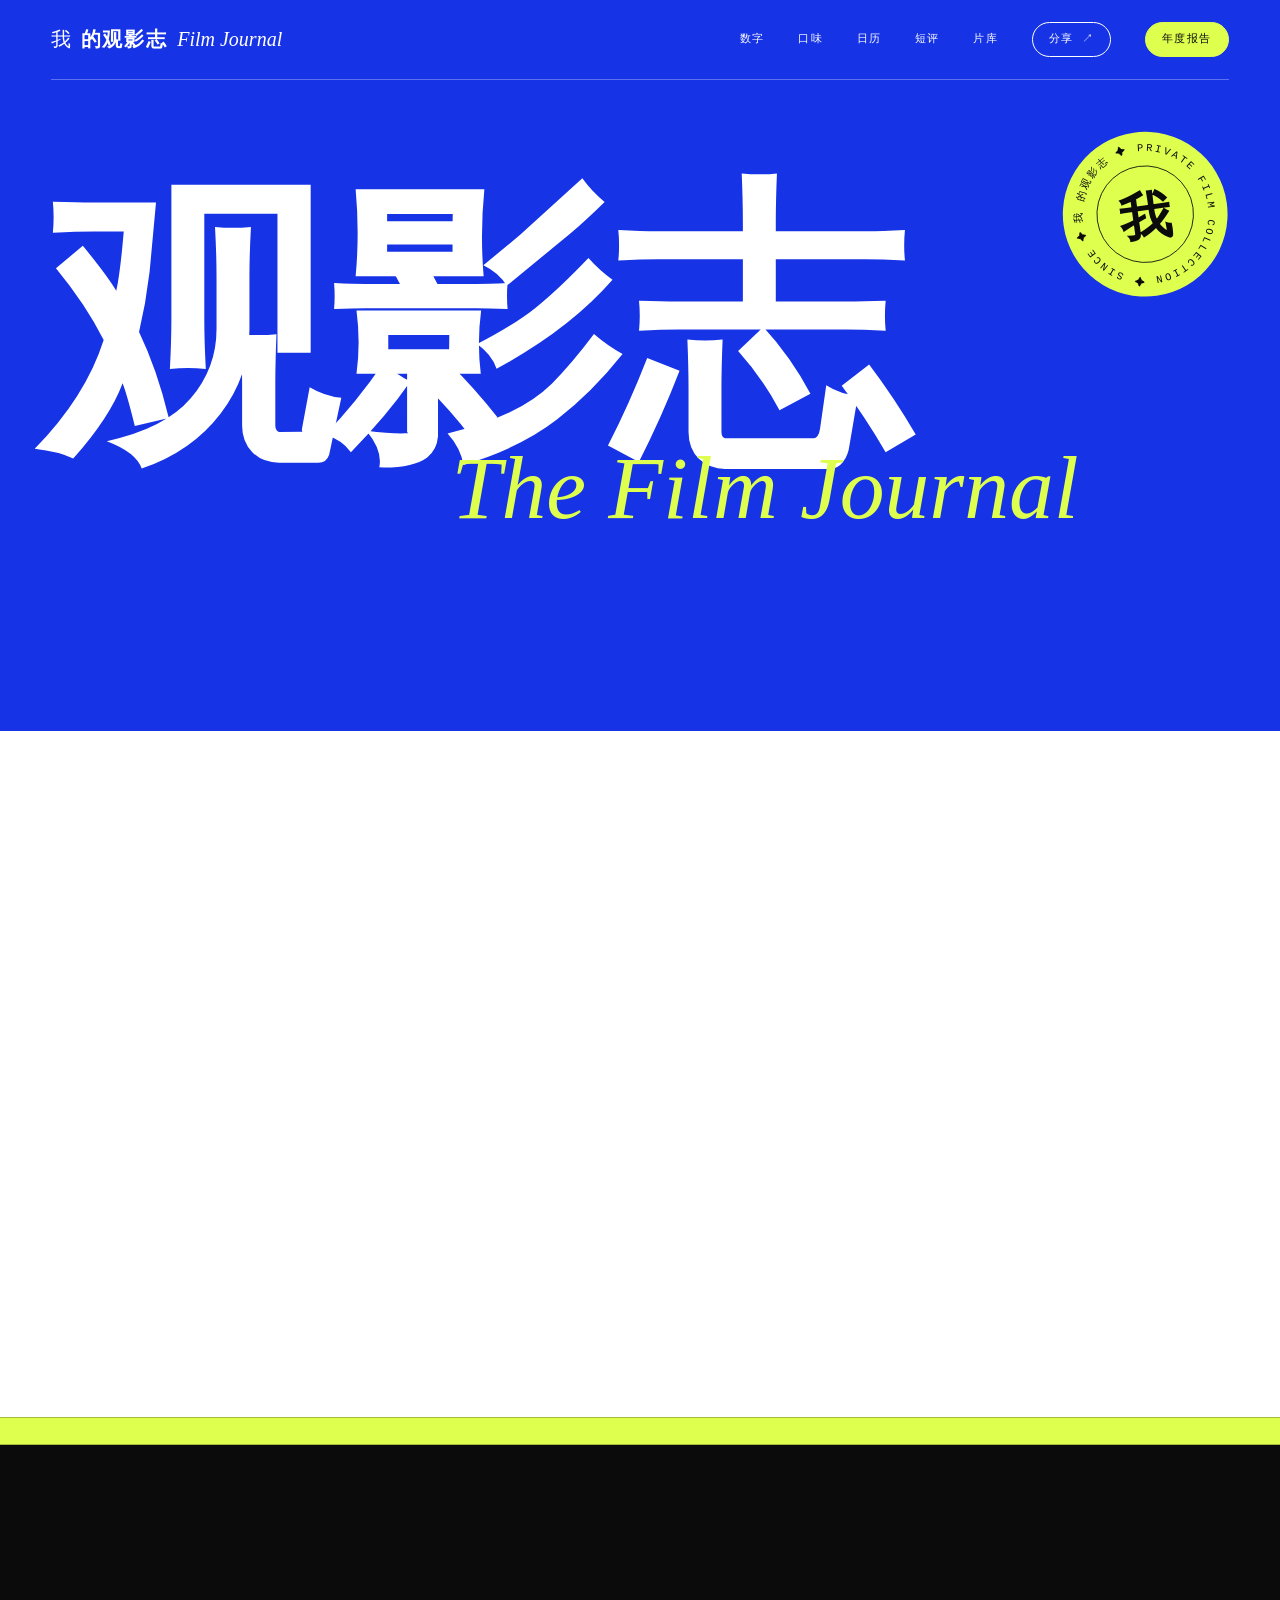
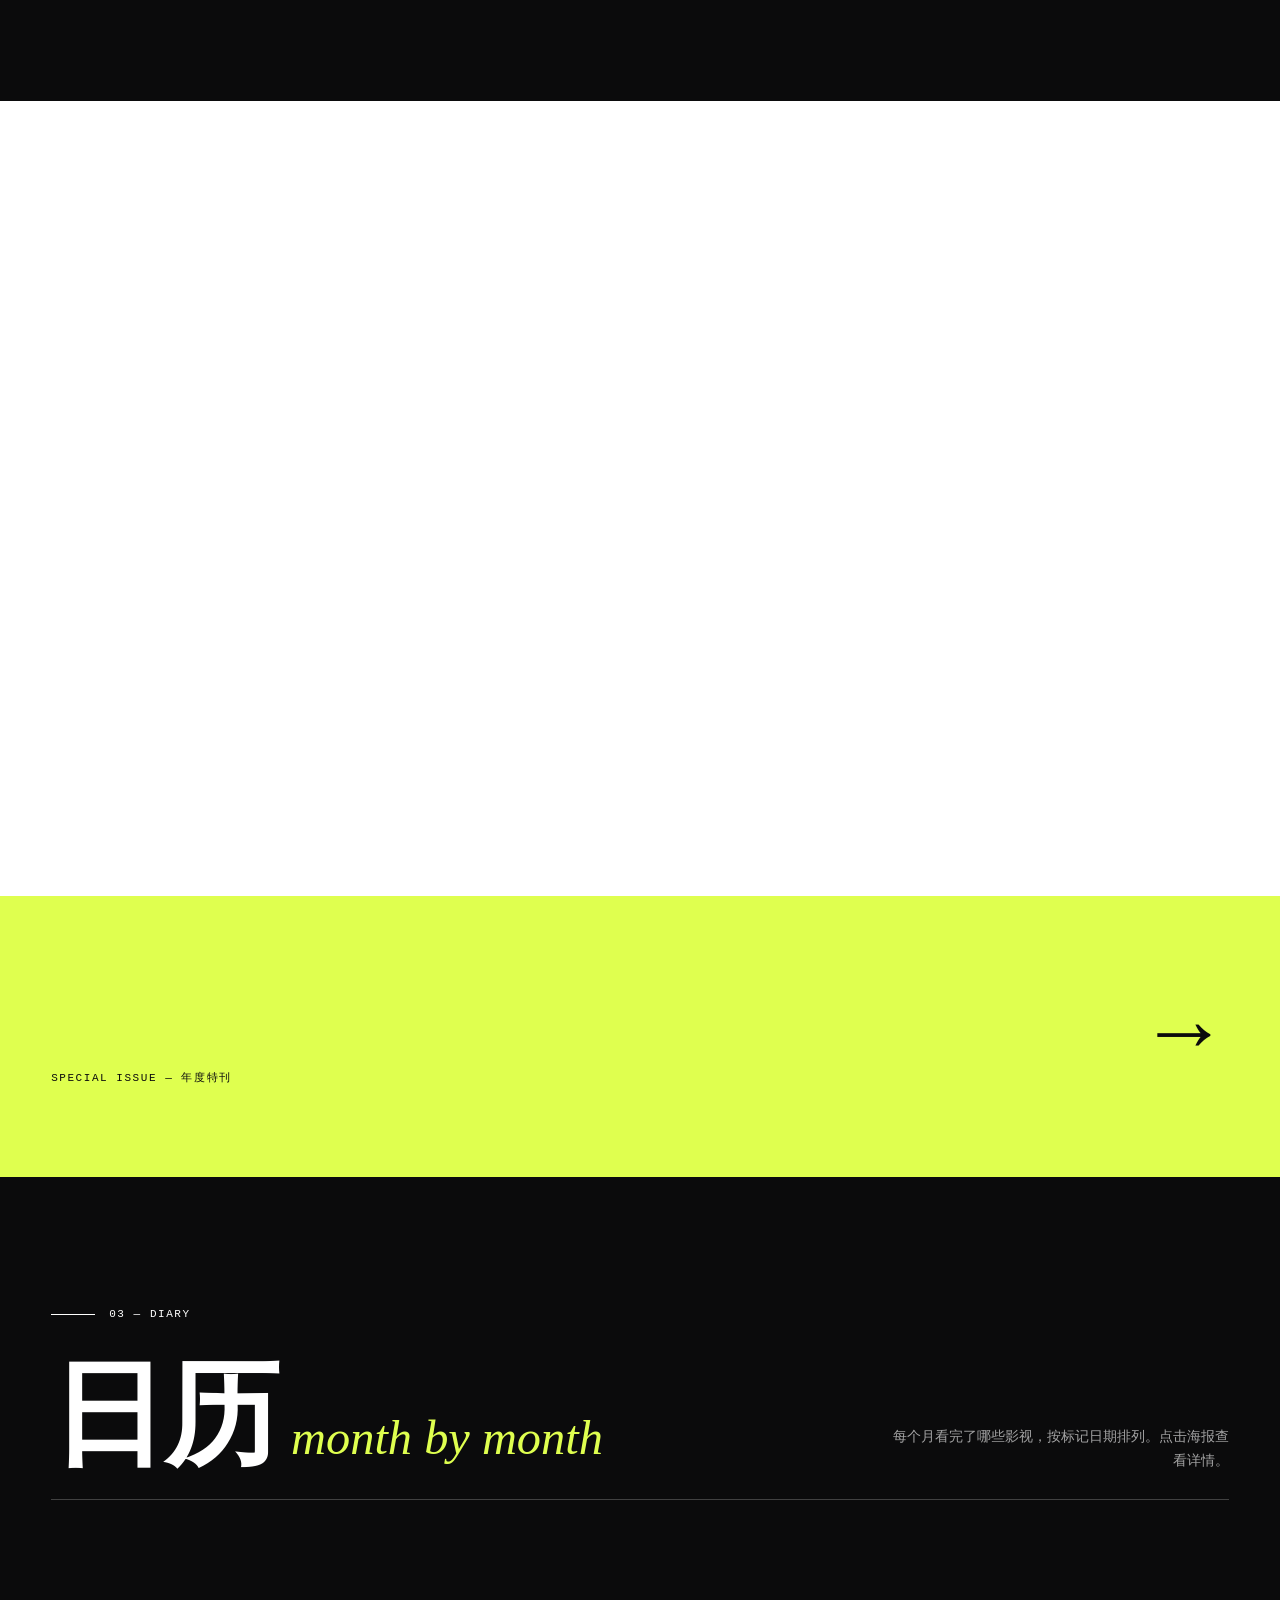
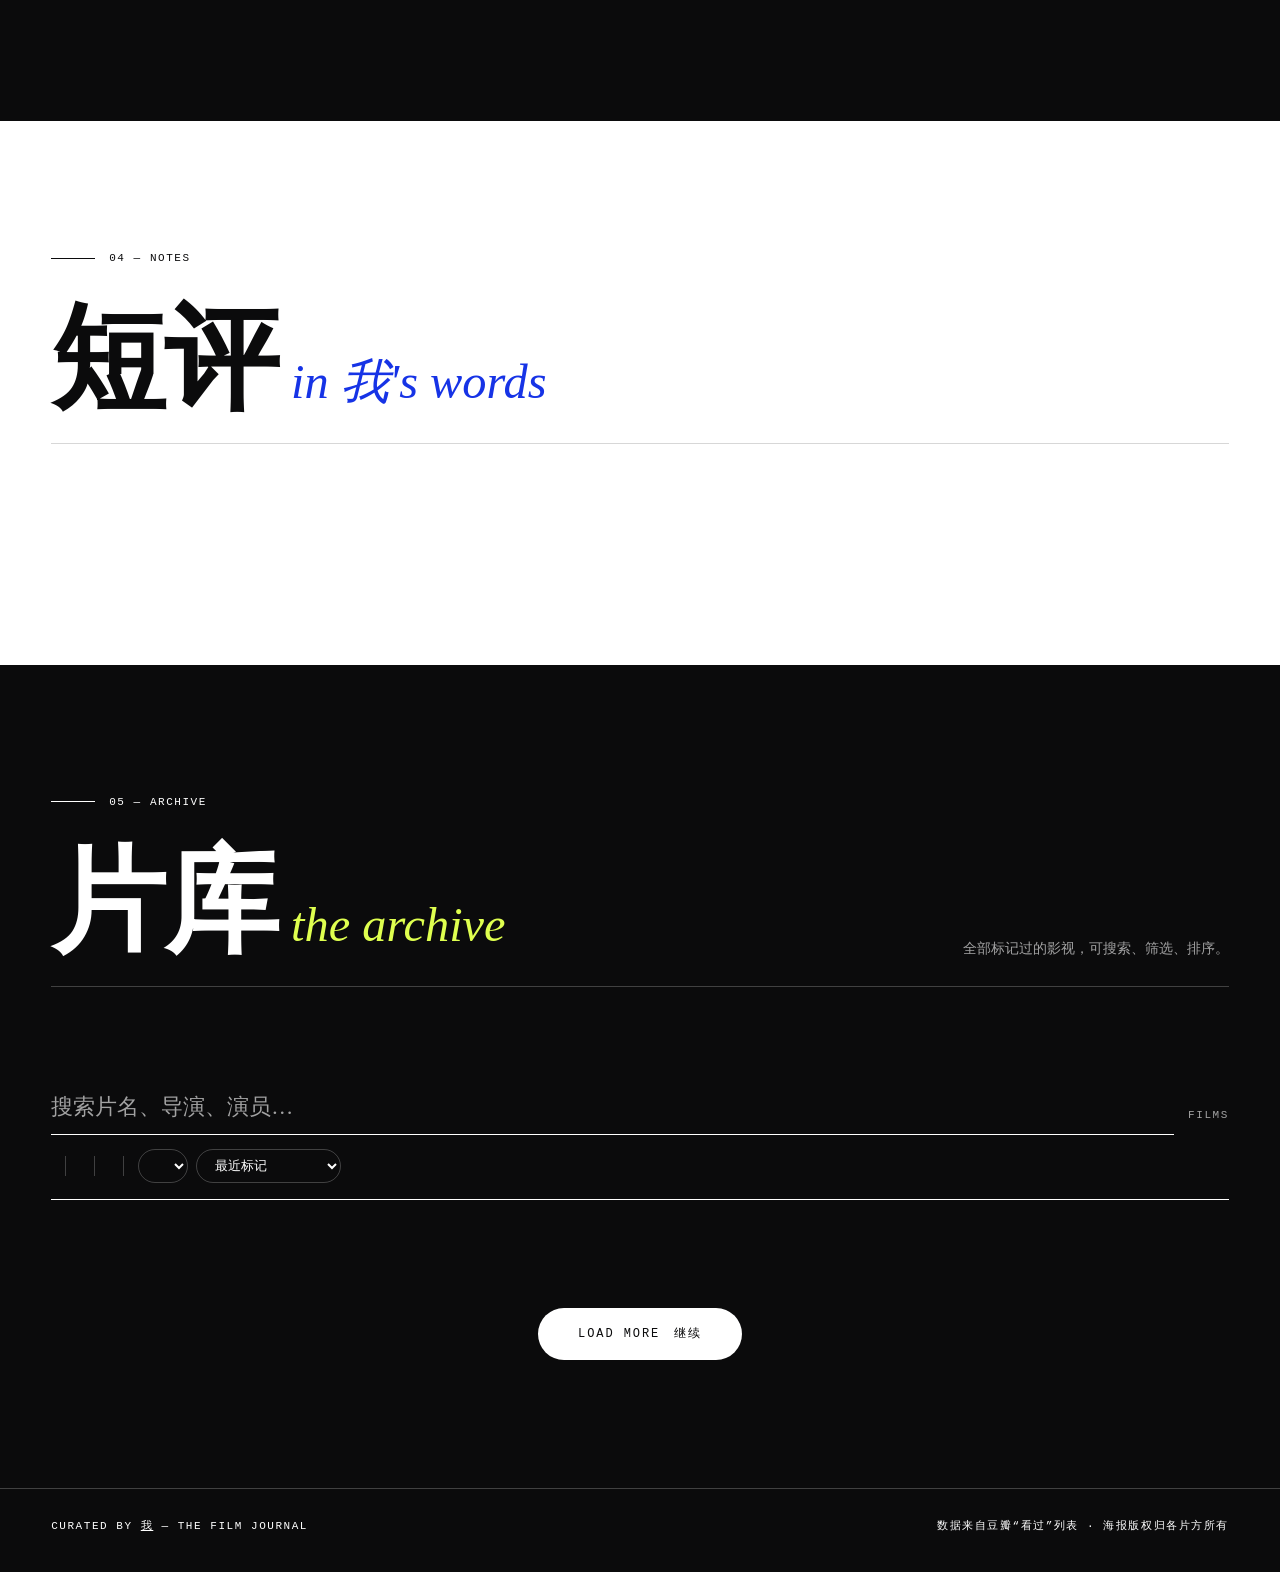
==== template/index.html @ 7e735173 "观影志自助生成工具 Co-Authored-By: Claude Opus 5.5 <noreply@anthropic.com>" ====
<!DOCTYPE html>
<html lang="zh-CN">
<head>
<meta charset="utf-8">
<meta name="viewport" content="width=device-width, initial-scale=1">
<title>{me} 的观影志</title>
<meta name="description" content="一个人的豆瓣观影档案：看过的每一部电影、每一条短评。">
<link rel="stylesheet" href="assets/style.css">
</head>
<body>
<header class="block hero t-blue">
  <div class="wrap">
    <div class="bar">
      <a class="brand" href="index.html"><span class="me" data-me></span>的观影志<i>Film Journal</i></a>
      <nav class="mono">
        <a href="#numbers">数字</a><a href="#taste">口味</a><a href="#diary">日历</a><a href="#notes">短评</a><a href="#archive">片库</a>
        <button class="pill" data-share>分享 ↗</button>
        <a class="pill solid" href="report.html"><span data-ry></span> 年度报告</a>
      </nav>
    </div>
  </div>
  <div class="wrap stage">
    <div class="seal" aria-hidden="true"></div>
    <div class="mono" id="vol" style="margin-bottom:18px"></div>
    <h1>观影志</h1>
    <div class="script">The Film Journal</div>
    <div class="intro">
      <p id="hero-p"></p>
      <div class="mono" id="asof"></div>
    </div>
  </div>
</header>
<div class="reel" aria-hidden="true"><div class="track" id="reel"></div></div>

<main>
  <section class="t-white" id="numbers" style="padding-top:clamp(56px,7vw,100px)">
    <div class="wrap">
      <div class="head reveal"><div class="idx mono">01 — Numbers</div><h2>数字<i>in figures</i></h2><p id="numbers-p"></p></div>
      <div class="figures reveal" id="figures"></div>
      <div class="charts reveal" style="margin-top:clamp(64px,8vw,120px)">
        <div class="chart"><h4>每年标记</h4><p class="note">按在豆瓣标记“看过”的年份</p><div id="c-years"></div></div>
        <div class="chart"><h4><span data-me></span> 的评分</h4><p class="note" id="rating-note"></p><div id="c-ratings"></div></div>
      </div>
    </div>
  </section>

  <div class="ticker t-lime" aria-hidden="true"><div class="track" id="ticker"></div></div>

  <section class="t-black" id="latest">
    <div class="wrap reveal" id="latest-body"></div>
  </section>

  <section class="t-white" id="taste">
    <div class="wrap">
      <div class="head reveal"><div class="idx mono">02 — Taste</div><h2>口味<i>of <span data-me></span></i></h2><p>类型、产地、年代，与反复出现的名字。一部影片可同时计入多个类型和国家/地区。</p></div>
      <div class="charts reveal">
        <div class="chart"><h4>类型 Top 10</h4><p class="note">悬停查看代表影片</p><div id="c-genres"></div></div>
        <div class="chart"><h4>国家 / 地区 Top 10</h4><p class="note" id="country-note"></p><div id="c-countries"></div></div>
        <div class="chart"><h4>影片年代</h4><p class="note" id="decade-note"></p><div id="c-decades"></div></div>
        <div class="chart"><h4>看得最多的导演</h4><p class="note">按看过的作品数</p><ol class="rank" id="c-directors"></ol></div>
      </div>
    </div>
  </section>

  <section class="band t-lime">
    <div class="wrap"><a href="report.html">
      <div><div class="mono">Special Issue — 年度特刊</div><div class="big" data-ry></div></div>
      <div class="side"><div class="t" id="band-text"></div><span class="arrow">→</span></div>
    </a></div>
  </section>

  <section class="t-black" id="diary">
    <div class="wrap">
      <div class="head"><div class="idx mono">03 — Diary</div><h2>日历<i>month by month</i></h2><p>每个月看完了哪些影视，按标记日期排列。点击海报查看详情。</p></div>
      <div class="yearbar" id="diary-years"></div>
      <div id="diary-body"></div>
    </div>
  </section>

  <section class="t-white" id="notes">
    <div class="wrap">
      <div class="head"><div class="idx mono">04 — Notes</div><h2>短评<i>in <span data-me></span>'s words</i></h2><p id="notes-p"></p></div>
      <div class="yearbar" id="notes-years"></div>
      <div class="notes" id="notes-body"></div>
    </div>
  </section>

  <section class="t-black" id="archive">
    <div class="wrap">
      <div class="head"><div class="idx mono">05 — Archive</div><h2>片库<i>the archive</i></h2><p>全部标记过的影视，可搜索、筛选、排序。</p></div>
      <div class="filters">
        <div class="row">
          <input id="q" type="search" placeholder="搜索片名、导演、演员…" aria-label="搜索">
          <span class="count"><span id="count"></span><small>FILMS</small></span>
        </div>
        <div class="row">
          <span id="chips-year" class="row"></span>
          <span class="sep"></span>
          <span id="chips-rating" class="row"></span>
          <span class="sep"></span>
          <span id="chips-kind" class="row"></span>
          <span class="sep"></span>
          <select id="f-genre" aria-label="类型"></select>
          <select id="f-sort" aria-label="排序">
            <option value="date">最近标记</option><option value="new">上映年份 新→旧</option><option value="old">上映年份 旧→新</option><option value="rating">评分 高→低</option>
          </select>
        </div>
      </div>
      <div class="grid" id="grid"></div>
      <button class="more" id="more" hidden>LOAD MORE　继续</button>
    </div>
  </section>
</main>

<footer class="t-black"><div class="wrap mono"><span>Curated by <a id="me-link" target="_blank" rel="noopener" data-me></a> — The Film Journal</span><span>数据来自豆瓣“看过”列表 · 海报版权归各片方所有</span></div></footer>

<script>/* always load the freshest data after an update */ document.write('<script src="data/movies.js?v=' + Date.now() + '"><\/script>');</script>
<script src="assets/common.js"></script>
<script>
const dated = M.filter((m) => m.date).sort(byDateDesc);
const years = tally(M, (m) => m.date.slice(0, 4)).sort((a, b) => a[0].localeCompare(b[0]));
const rated = M.filter((m) => m.r), five = M.filter((m) => m.r === 5), notes = dated.filter((m) => m.cm);
const hours = Math.round(sum(M, (m) => m.rt) / 60);
const countries = tally(M, (m) => m.c), genres = tally(M, (m) => m.g), directors = tally(M, (m) => m.d);
const series = M.filter((m) => m.tv);
const yearChips = (id, cur) => { $(id).innerHTML = years.slice().reverse().map(([y, n]) => `<button class="chip" data-value="${y}" aria-pressed="${y === cur}">${y}　${n}</button>`).join(''); };

/* hero */
$('#me-link').href = PROFILE.url || '#';
$('#vol').textContent = `Vol. ${years[0][0]} — ${years[years.length - 1][0]}　/　${ME} 的豆瓣观影档案`;
$('#asof').textContent = `Last mark ${dated[0].date.replace(/-/g, '.')}`;
$('#hero-p').innerHTML = `这里是 <b>${esc(ME)}</b> 的私人片库：一个人看过的 <b>${M.length}</b> 部影视，来自 <b>${countries.length}</b> 个国家和地区，排成一本只属于自己的杂志。`;
const RY = years[years.length - 1][0];
document.querySelectorAll('[data-ry]').forEach((el) => { el.textContent = RY; });
let reelSet = five.filter((m) => m.date && m.p).sort(byDateDesc).slice(0, 18);
if (reelSet.length < 8) reelSet = dated.filter((m) => m.p).slice(0, 18);
$('#reel').innerHTML = [...reelSet, ...reelSet].map((m) => posterHTML(m)).join('');
$('#ticker').innerHTML = [0, 1].map(() => dated.slice(0, 24).map((m) => `<span>${esc(m.t)}</span>`).join('')).join('');

/* numbers */
$('#numbers-p').textContent = `从 ${years[0][0]} 年开始记录。${M.length - series.length} 部电影，${series.length} 部剧集（剧集时长按“单集片长 × 集数”计入）。`;
$('#figures').innerHTML = figuresHTML([
  [M.length, '部影视', 'Films & series'],
  [hours.toLocaleString('en-US'), '小时', 'Total runtime'],
  [five.length, '部五星', 'Five-star picks'],
  [countries.length, '个国家与地区', 'Countries & regions'],
]);
columns($('#c-years'), years.map(([y, n]) => [y, n]));
$('#rating-note').textContent = rated.length ? `${rated.length} 部有评分，平均 ${(sum(rated, (m) => m.r) / rated.length).toFixed(1)} 星；${M.length - rated.length} 部只标记未评分` : '还没有给任何一部打分';
hbars($('#c-ratings'), [5, 4, 3, 2, 1].map((r) => ['★'.repeat(r), M.filter((m) => m.r === r).length, M.filter((m) => m.r === r)]).concat([['未评分', M.length - rated.length]]));
document.querySelectorAll('#c-ratings .hbar').forEach((el, i) => { if (i < 5) el.querySelector('.n').classList.add('stars'); });

/* latest (prefer the most recent mark that has a note) */
const lead = dated.slice(0, 5).find((m) => m.cm) || dated[0];
$('#latest-body').innerHTML = featureHTML(lead, `Latest — ${ME} 最近看了`);

/* taste */
hbars($('#c-genres'), genres.slice(0, 10));
hbars($('#c-countries'), countries.slice(0, 10));
$('#country-note').textContent = `共 ${countries.length} 个国家/地区，合拍片分别计入`;
if (M.some((m) => m.y)) columns($('#c-decades'), decadeRows(M));
const oldest = M.filter((m) => m.y).sort((a, b) => a.y - b.y)[0];
$('#decade-note').textContent = oldest ? `最早的一部是 ${oldest.y} 年的《${oldest.t}》` : '';
$('#c-directors').innerHTML = rankHTML(directors.slice(0, 7));

/* band */
const y26 = M.filter((m) => m.date.startsWith(RY));
$('#band-text').innerHTML = `${esc(ME)} 的年度观影报告<br>${y26.length} 部 · ${y26.filter((m) => m.r === 5).length} 部五星`;

/* diary */
let diaryYear = years[years.length - 1][0];
function renderDiary() { yearChips('#diary-years', diaryYear); $('#diary-body').innerHTML = diaryHTML(M.filter((m) => m.date.startsWith(diaryYear))); }
$('#diary-years').addEventListener('click', (e) => { const c = e.target.closest('.chip'); if (c) { diaryYear = c.dataset.value; renderDiary(); } });
renderDiary();

/* notes */
let notesYear = '';
function renderNotes() {
  const ny = tally(notes, (m) => m.date.slice(0, 4)).sort((a, b) => b[0].localeCompare(a[0]));
  $('#notes-years').innerHTML = `<button class="chip" data-value="" aria-pressed="${notesYear === ''}">全部　${notes.length}</button>` + ny.map(([y, n]) => `<button class="chip" data-value="${y}" aria-pressed="${y === notesYear}">${y}　${n}</button>`).join('');
  $('#notes-body').innerHTML = notes.filter((m) => m.date.startsWith(notesYear)).map(noteHTML).join('');
}
$('#notes-p').textContent = `${ME} 写过的全部 ${notes.length} 篇短评，共 ${sum(notes, (m) => m.cm.length).toLocaleString('en-US')} 字，按时间倒序。`;
$('#notes-years').addEventListener('click', (e) => { const c = e.target.closest('.chip'); if (c) { notesYear = c.dataset.value; renderNotes(); } });
renderNotes();
if (!notes.length) { $('#notes').hidden = true; document.querySelectorAll('a[href="#notes"]').forEach((a) => a.remove()); }

/* archive */
const state = { year: '', rating: '', kind: '' };
const chip = (group, value, text) => `<button class="chip" data-group="${group}" data-value="${value}" aria-pressed="${state[group] === value}">${text}</button>`;
$('#chips-year').innerHTML = chip('year', '', '全部') + years.slice().reverse().map(([y]) => chip('year', y, y)).join('');
$('#chips-rating').innerHTML = [['', '不限'], ['5', '★★★★★'], ['4', '★★★★'], ['3', '★★★ 以下'], ['0', '未评分'], ['note', '有短评']].map(([v, t]) => chip('rating', v, t)).join('');
$('#chips-kind').innerHTML = [['', '影+剧'], ['film', '电影'], ['tv', '剧集']].map(([v, t]) => chip('kind', v, t)).join('');
$('#f-genre').innerHTML = '<option value="">全部类型</option>' + genres.map(([g, n]) => `<option value="${esc(g)}">${esc(g)}（${n}）</option>`).join('');
const PAGE = 48; let shown = PAGE, current = [];
const order = new Map(dated.slice().reverse().map((m, i) => [m.id, i + 1]));
function apply() {
  const q = $('#q').value.trim().toLowerCase(), { year: y, rating: r, kind: k } = state, g = $('#f-genre').value, s = $('#f-sort').value;
  current = M.filter((m) => (!q || [m.t, m.o, ...m.d, ...m.a].join(' ').toLowerCase().includes(q))
    && (!y || m.date.startsWith(y))
    && (!g || m.g.includes(g))
    && (!k || (k === 'tv') === !!m.tv)
    && (r === '' || (r === 'note' ? !!m.cm : r === '0' ? !m.r : r === '3' ? m.r && m.r <= 3 : m.r === +r)));
  current.sort({ date: byDateDesc, new: (a, b) => (b.y || 0) - (a.y || 0), old: (a, b) => (a.y || 9999) - (b.y || 9999), rating: (a, b) => (b.r || 0) - (a.r || 0) || byDateDesc(a, b) }[s]);
  shown = PAGE; render();
}
function render() {
  $('#count').textContent = current.length;
  $('#grid').innerHTML = current.length ? current.slice(0, shown).map((m) => `<button class="card" data-film="${m.id}">
      ${posterHTML(m, m.cm ? '<span class="has-note">短评</span>' : '')}
      <div class="no"><span>No.${String(order.get(m.id) || 0).padStart(3, '0')}</span><span class="stars">${m.r ? '★'.repeat(m.r) : ''}</span></div>
      <div class="t">${esc(m.t)}</div>
      <div class="m">${[m.y, m.c[0], m.d[0]].filter(Boolean).map(esc).join(' · ')}</div>
    </button>`).join('') : '<div class="empty">没有符合条件的影片。</div>';
  $('#more').hidden = shown >= current.length;
}
document.querySelector('.filters').addEventListener('click', (e) => {
  const c = e.target.closest('.chip'); if (!c) return;
  state[c.dataset.group] = c.dataset.value;
  document.querySelectorAll(`.filters .chip[data-group=${c.dataset.group}]`).forEach((x) => x.setAttribute('aria-pressed', x === c));
  apply();
});
['q', 'f-genre', 'f-sort'].forEach((id) => $('#' + id).addEventListener('input', apply));
$('#more').addEventListener('click', () => { shown += PAGE; render(); });
apply();

/* share */
const longest = M.filter((m) => m.rt && !m.tv).sort((a, b) => b.rt - a.rt)[0];
initShare(() => ({
  title: '观影志', latin: false, script: 'The Film Journal',
  para: `这里是 ${ME} 的私人片库：${years[0][0]} 年至今看过的 ${M.length} 部影视，来自 ${countries.length} 个国家和地区。`,
  figures: [[M.length, '部影视', 'Films & series'], [hours.toLocaleString('en-US'), '小时', 'Total runtime'], [five.length, '部五星', 'Five-star picks'], [notes.length, '篇短评', 'Notes written']],
  charts: [{ title: '类型 Top 5', rows: genres.slice(0, 5) }, { title: '国家 / 地区 Top 5', rows: countries.slice(0, 5) }],
  facts: [
    directors[0] && [directors[0][1], '部', `看得最多的导演：${directors[0][0]}`],
    oldest && [oldest.y, '年', `最老的一部：《${oldest.t}》`],
    longest && [longest.rt, '分钟', `最长的一部电影：《${longest.t}》`],
  ].filter(Boolean),
  postersTitle: five.length >= 8 ? '最近的五星' : '最近看过', posters: reelSet.slice(0, 12),
  quote: notes[0] ? { text: notes[0].cm, by: `${ME} 写给《${notes[0].t}》 · ${notes[0].date}` } : null,
}), 'film-journal.png');
initReveal();
</script>
</body>
</html>
---- template/assets/style.css ----
/* 观影志 — Klein blue / black / white / acid lime. Full-bleed colour blocks, oversized type. */
:root {
  --blue: #1633e6;
  --lime: #dfff4f;
  --black: #0b0b0c;
  --white: #ffffff;
  --cn: "Songti SC", "Noto Serif SC", "Source Han Serif SC", "STSong", "SimSun", serif;
  --display: "Didot", "Bodoni 72", "Bodoni MT", "Playfair Display", "Songti SC", "Noto Serif SC", Georgia, serif;
  --sans: "Helvetica Neue", "PingFang SC", "Hiragino Sans GB", "Microsoft YaHei", Arial, sans-serif;
  --mono: "SF Mono", ui-monospace, "JetBrains Mono", Menlo, Consolas, "PingFang SC", monospace;
  --pad: clamp(20px, 4vw, 56px);
}
.t-white { --bg: #ffffff; --fg: #0b0b0c; --dim: #6a6a72; --line: rgba(11, 11, 12, .16); --hl: #1633e6; --on-hl: #fff; }
.t-blue  { --bg: #1633e6; --fg: #ffffff; --dim: rgba(255, 255, 255, .74); --line: rgba(255, 255, 255, .3); --hl: #dfff4f; --on-hl: #0b0b0c; }
.t-black { --bg: #0b0b0c; --fg: #ffffff; --dim: rgba(255, 255, 255, .62); --line: rgba(255, 255, 255, .22); --hl: #dfff4f; --on-hl: #0b0b0c; }
.t-lime  { --bg: #dfff4f; --fg: #0b0b0c; --dim: rgba(11, 11, 12, .68); --line: rgba(11, 11, 12, .28); --hl: #1633e6; --on-hl: #fff; }

* { box-sizing: border-box; }
html { scroll-behavior: smooth; }
body { margin: 0; background: var(--black); color: var(--black); font-family: var(--sans); font-size: 16px; line-height: 1.7; -webkit-font-smoothing: antialiased; overflow-x: hidden; }
a { color: inherit; }
img { display: block; max-width: 100%; }
button, input, select { font: inherit; color: inherit; }
::selection { background: var(--lime); color: var(--black); }
section, header.block, footer { background: var(--bg); color: var(--fg); }
.wrap { max-width: 1360px; margin: 0 auto; padding: 0 var(--pad); }
section { padding: clamp(72px, 10vw, 140px) 0; position: relative; }

/* ---------- small type ---------- */
.mono, .label { font-family: var(--mono); font-size: 11px; letter-spacing: .14em; text-transform: uppercase; }
.label { color: var(--dim); }
.hl { color: var(--hl); }
.stars { color: var(--hl); letter-spacing: 2px; font-size: 12px; }

/* ---------- top bar ---------- */
.bar { display: flex; justify-content: space-between; align-items: center; gap: 20px; padding: 22px 0; border-bottom: 1px solid var(--line); }
.bar .brand { font-family: var(--cn); font-weight: 900; font-size: 20px; text-decoration: none; letter-spacing: .08em; }
.bar .brand i { font-family: var(--display); font-weight: 400; margin-left: 10px; letter-spacing: 0; }
.bar nav { display: flex; gap: clamp(14px, 2.6vw, 34px); align-items: center; }
.bar nav a { text-decoration: none; position: relative; padding: 4px 0; }
.bar nav a::after { content: ""; position: absolute; left: 0; right: 100%; bottom: 0; height: 1px; background: currentColor; transition: right .3s; }
.bar nav a:hover::after { right: 0; }
.pill { white-space: nowrap; border: 1px solid currentColor; border-radius: 999px; padding: 7px 16px !important; transition: background .2s, color .2s; }
.pill::after { display: none; }
.pill:hover, .pill.solid { background: var(--hl); color: var(--on-hl); border-color: var(--hl); }

/* ---------- hero ---------- */
.hero { min-height: 100vh; display: flex; flex-direction: column; padding: 0 0 clamp(120px, 16vw, 220px); }
.hero > .wrap { width: 100%; }
.hero .stage { flex: 1; display: flex; flex-direction: column; justify-content: center; padding-top: clamp(40px, 6vw, 80px); padding-bottom: clamp(40px, 6vw, 80px); position: relative; }
.hero h1 { margin: 0; font-family: var(--cn); font-weight: 900; font-size: clamp(96px, 23vw, 380px); line-height: .92; letter-spacing: -.03em; white-space: nowrap; margin-left: -.04em; }
.hero h1.latin { font-family: var(--display); font-weight: 400; letter-spacing: -.045em; font-size: clamp(120px, 30vw, 520px); line-height: .8; }
.hero .script { font-family: var(--display); font-style: italic; color: var(--hl); font-size: clamp(34px, 7vw, 120px); line-height: 1; margin: -.28em 0 0 34%; position: relative; white-space: nowrap; }
.hero .intro { display: grid; grid-template-columns: 1fr auto; gap: 40px; align-items: end; margin-top: clamp(32px, 5vw, 64px); }
.hero .intro p { margin: 0; max-width: 520px; font-size: clamp(16px, 1.5vw, 20px); line-height: 1.75; }
.hero .intro b { color: var(--hl); font-family: var(--display); font-size: 1.5em; font-weight: 400; padding: 0 3px; }

/* ---------- marquee ---------- */
.reel { overflow: hidden; margin-top: calc(-1 * clamp(110px, 14vw, 190px)); position: relative; z-index: 2; padding: 10px 0 0; }
.reel .track { display: flex; gap: 14px; width: max-content; animation: slide 90s linear infinite; }
.reel:hover .track { animation-play-state: paused; }
.reel .poster { width: clamp(120px, 13vw, 190px); flex: none; }
.reel .poster:nth-child(even) { margin-top: 26px; }
@keyframes slide { to { transform: translateX(-50%); } }
.ticker { overflow: hidden; background: var(--bg); color: var(--fg); padding: 13px 0; border-top: 1px solid var(--line); border-bottom: 1px solid var(--line); }
.ticker .track { display: flex; width: max-content; animation: slide 120s linear infinite; font-family: var(--cn); font-weight: 900; font-size: 15px; white-space: nowrap; }
.ticker span { padding: 0 18px; }
.ticker span::after { content: "✦"; margin-left: 36px; font-size: 10px; vertical-align: 2px; }

/* ---------- section heads ---------- */
.head { display: grid; grid-template-columns: 1fr auto; gap: 24px; align-items: end; border-bottom: 1px solid var(--line); padding-bottom: 26px; margin-bottom: clamp(40px, 6vw, 80px); }
.head .idx { grid-column: 1 / -1; display: flex; gap: 14px; align-items: center; }
.head .idx::before { content: ""; width: 44px; height: 1px; background: currentColor; }
.head h2 { margin: 10px 0 0; font-family: var(--cn); font-weight: 900; font-size: clamp(54px, 9vw, 150px); line-height: 1; letter-spacing: -.02em; }
.head h2 i { font-family: var(--display); font-weight: 400; font-size: .42em; margin-left: .3em; letter-spacing: 0; color: var(--hl); white-space: nowrap; display: inline-block; }
.head p { margin: 0; max-width: 340px; color: var(--dim); font-size: 14px; text-align: right; }
.lede { font-family: var(--cn); font-size: clamp(22px, 3vw, 42px); line-height: 1.55; max-width: 1080px; margin: 0; font-weight: 600; }
.lede b { font-family: var(--display); font-weight: 400; font-size: 1.5em; color: var(--hl); padding: 0 .12em; line-height: 1; }

/* ---------- figures ---------- */
.figures { display: grid; grid-template-columns: repeat(4, 1fr); }
.figure { padding: 0 24px 0 24px; border-left: 1px solid var(--line); }
.figure:first-child { padding-left: 0; border-left: 0; }
.figure .v { font-family: var(--display); font-size: clamp(64px, 10vw, 168px); line-height: .9; letter-spacing: -.04em; }
.figure .u { font-family: var(--cn); font-weight: 900; font-size: 18px; margin-top: 16px; }
.figure .k { margin-top: 4px; }

/* ---------- feature ---------- */
.feature { display: grid; grid-template-columns: minmax(200px, 320px) 1fr; gap: clamp(28px, 6vw, 96px); align-items: start; }
.feature h3 { font-family: var(--cn); font-weight: 900; font-size: clamp(40px, 6.4vw, 104px); line-height: 1.02; margin: 16px 0 10px; letter-spacing: -.02em; }
.feature .orig { font-family: var(--display); font-style: italic; font-size: clamp(18px, 2vw, 28px); color: var(--dim); }
.feature .meta { font-family: var(--mono); font-size: 12px; letter-spacing: .04em; color: var(--dim); margin: 22px 0 0; padding: 14px 0; border-top: 1px solid var(--line); border-bottom: 1px solid var(--line); line-height: 2; }
.feature blockquote { margin: 30px 0 0; font-family: var(--cn); font-size: clamp(17px, 1.5vw, 21px); line-height: 1.9; white-space: pre-line; max-width: 720px; }
.feature blockquote::before { content: "“"; display: block; font-family: var(--display); font-size: 110px; line-height: .55; color: var(--hl); margin: 20px 0 0 -6px; }
.link { font-family: var(--mono); font-size: 11px; letter-spacing: .14em; text-transform: uppercase; text-decoration: none; display: inline-block; margin-top: 28px; padding-bottom: 4px; border-bottom: 1px solid currentColor; }
.link:hover { color: var(--hl); }
.two-up { display: grid; align-items: start; grid-template-columns: 1fr 1fr; gap: clamp(32px, 6vw, 96px); }
.two-up .feature { grid-template-columns: 1fr; gap: 24px; }
.two-up .feature .poster { width: min(260px, 70%); }
.two-up .feature h3 { font-size: clamp(34px, 4vw, 60px); }

/* ---------- posters ---------- */
.poster { position: relative; aspect-ratio: 27 / 40; background: var(--line); overflow: hidden; }
.poster img { width: 100%; height: 100%; object-fit: cover; transition: transform .6s cubic-bezier(.2, .7, .2, 1), filter .4s; }
.poster .fallback { position: absolute; inset: 0; display: none; align-items: flex-end; padding: 12px; font-family: var(--cn); font-weight: 900; font-size: 18px; line-height: 1.25; background: var(--blue); color: #fff; }
.poster.broken img { display: none; }
.poster.broken .fallback { display: flex; }
.feature > .poster { box-shadow: 14px 14px 0 var(--hl); }

/* ---------- charts ---------- */
.charts { display: grid; grid-template-columns: 1fr 1fr; gap: clamp(48px, 6vw, 88px) clamp(40px, 7vw, 120px); }
.chart h4 { font-family: var(--cn); font-weight: 900; font-size: 26px; margin: 0; line-height: 1.2; }
.chart .note { font-family: var(--mono); font-size: 11px; letter-spacing: .06em; color: var(--dim); margin: 6px 0 24px; padding-bottom: 14px; border-bottom: 1px solid var(--line); }
.hbar { display: grid; grid-template-columns: 7em 1fr 2.6em; gap: 14px; align-items: center; padding: 6px 0; font-size: 15px; cursor: default; }
.hbar .n { white-space: nowrap; overflow: hidden; text-overflow: ellipsis; }
.hbar .track { height: 12px; }
.hbar .fill { height: 100%; background: var(--fg); border-radius: 0 4px 4px 0; min-width: 2px; transition: background .15s; }
.hbar .c { font-family: var(--display); text-align: right; font-size: 20px; line-height: 1; }
.hbar.top .fill, .hbar:hover .fill { background: var(--hl); }
.cols { display: flex; align-items: flex-end; gap: 4px; height: 260px; border-bottom: 1px solid var(--fg); }
.col { flex: 1; display: flex; flex-direction: column; align-items: center; justify-content: flex-end; height: 100%; cursor: default; }
.col .c { font-family: var(--display); font-size: 18px; margin-bottom: 6px; line-height: 1; }
.col .colbar { width: 100%; max-width: 44px; background: var(--fg); border-radius: 4px 4px 0 0; transition: background .15s; }
.col.top .colbar, .col:hover .colbar { background: var(--hl); }
.col.zero .c { color: var(--dim); }
.col-labels { display: flex; gap: 4px; margin-top: 10px; }
.col-labels span { flex: 1; text-align: center; font-family: var(--mono); font-size: 10px; color: var(--dim); white-space: nowrap; }
#tip { position: fixed; z-index: 99; pointer-events: none; background: var(--lime); color: var(--black); font-family: var(--sans); font-size: 12px; line-height: 1.55; padding: 8px 12px; opacity: 0; transition: opacity .1s; max-width: 280px; white-space: pre-line; box-shadow: 4px 4px 0 var(--black); }

/* ---------- ranked list ---------- */
.rank { list-style: none; margin: 0; padding: 0; counter-reset: r; }
.rank li { counter-increment: r; display: grid; grid-template-columns: 2.6em 1fr auto; gap: 4px 10px; align-items: baseline; padding: 13px 0; border-bottom: 1px solid var(--line); }
.rank li::before { content: counter(r, decimal-leading-zero); font-family: var(--mono); font-size: 11px; color: var(--hl); }
.rank .nm { font-family: var(--cn); font-weight: 900; font-size: 20px; }
.rank .c { font-family: var(--display); font-size: 28px; line-height: 1; }
.rank .films { grid-column: 2 / 4; font-size: 12.5px; color: var(--dim); line-height: 1.6; }

/* ---------- 2026 band ---------- */
.band { padding: 0; }
.band a { display: grid; grid-template-columns: 1fr auto; align-items: end; gap: 32px; text-decoration: none; padding: clamp(48px, 7vw, 100px) 0; }
.band .big { font-family: var(--display); font-size: clamp(120px, 27vw, 460px); line-height: .78; letter-spacing: -.05em; margin-left: -.04em; transition: color .3s; }
.band a:hover .big { color: var(--hl); }
.band .side { text-align: right; padding-bottom: 1vw; }
.band .side .t { font-family: var(--cn); font-weight: 900; font-size: clamp(24px, 3.2vw, 48px); line-height: 1.2; }
.band .arrow { font-family: var(--display); font-size: clamp(48px, 7vw, 110px); line-height: 1; display: inline-block; transition: transform .3s; }
.band a:hover .arrow { transform: translateX(16px); }

/* ---------- archive ---------- */
.filters { position: sticky; top: 0; z-index: 10; background: var(--bg); padding: 16px 0; border-bottom: 1px solid var(--fg); margin-bottom: 44px; display: grid; gap: 14px; }
.filters .row { display: flex; flex-wrap: wrap; gap: 8px; align-items: center; }
.filters input[type=search] { flex: 1; min-width: 200px; border: 0; border-bottom: 1px solid var(--fg); background: transparent; padding: 8px 0; font-family: var(--cn); font-weight: 600; font-size: 22px; outline: none; border-radius: 0; -webkit-appearance: none; }
.filters input::placeholder { color: var(--dim); font-weight: 400; }
.filters select { border: 1px solid var(--line); border-radius: 999px; background: transparent; padding: 7px 14px; font-size: 13px; height: 34px; cursor: pointer; }
.chip { border: 1px solid var(--line); background: transparent; border-radius: 999px; padding: 6px 14px; font-size: 13px; height: 34px; cursor: pointer; transition: all .15s; white-space: nowrap; }
.chip:hover { border-color: var(--fg); }
.chip[aria-pressed=true] { background: var(--fg); color: var(--bg); border-color: var(--fg); }
.filters .sep { width: 1px; height: 20px; background: var(--line); margin: 0 6px; }
.filters .count { margin-left: auto; font-family: var(--display); font-size: 34px; line-height: 1; }
.filters .count small { font-family: var(--mono); font-size: 11px; letter-spacing: .14em; color: var(--dim); margin-left: 6px; }
.grid { display: grid; grid-template-columns: repeat(auto-fill, minmax(168px, 1fr)); gap: 48px 22px; }
.card { cursor: pointer; background: none; border: 0; padding: 0; text-align: left; }
.card .poster { transition: transform .35s cubic-bezier(.2, .7, .2, 1), box-shadow .35s; }
.card:hover .poster, .card:focus-visible .poster { transform: translate(-6px, -6px); box-shadow: 10px 10px 0 var(--hl); }
.card:focus-visible { outline: none; }
.card .no { font-family: var(--mono); font-size: 10px; letter-spacing: .12em; color: var(--dim); margin-top: 12px; display: flex; justify-content: space-between; }
.card .t { font-family: var(--cn); font-weight: 900; font-size: 17px; line-height: 1.3; margin-top: 4px; }
.card .m { font-size: 12px; color: var(--dim); margin-top: 3px; }
.card .has-note { position: absolute; top: 8px; left: 8px; background: var(--lime); color: var(--black); font: 10px var(--mono); padding: 3px 7px; letter-spacing: .1em; z-index: 1; }
.more { display: block; margin: 64px auto 0; font-family: var(--mono); font-size: 12px; letter-spacing: .16em; background: var(--fg); color: var(--bg); border: 0; border-radius: 999px; padding: 16px 40px; cursor: pointer; transition: background .2s, color .2s; }
.more:hover { background: var(--hl); color: var(--on-hl); }
.empty { padding: 80px 0; text-align: center; color: var(--dim); font-family: var(--cn); font-size: 20px; grid-column: 1 / -1; }

dialog { border: 0; padding: 0; max-width: 920px; width: calc(100% - 32px); background: var(--bg); color: var(--fg); box-shadow: 16px 16px 0 var(--lime); }
dialog::backdrop { background: rgba(22, 51, 230, .82); }
dialog .inner { padding: clamp(24px, 4vw, 52px); position: relative; }
dialog .close { position: absolute; top: 14px; right: 18px; background: none; border: 0; font-family: var(--display); font-size: 34px; cursor: pointer; line-height: 1; }
dialog .close:hover { color: var(--hl); }
dialog .feature { grid-template-columns: 220px 1fr; gap: 36px; }
dialog .feature > .poster { box-shadow: none; }
dialog .feature h3 { font-size: clamp(30px, 4vw, 48px); }
dialog .feature blockquote { font-size: 16px; }
dialog .feature blockquote::before { font-size: 70px; }

/* ---------- report ---------- */
.callout { display: grid; grid-template-columns: repeat(3, 1fr); margin-top: clamp(40px, 6vw, 80px); border-top: 1px solid var(--line); }
.callout > div { padding: 28px 28px 0; border-left: 1px solid var(--line); }
.callout > div:first-child { padding-left: 0; border-left: 0; }
.callout .v { font-family: var(--display); font-size: clamp(40px, 5.4vw, 84px); line-height: 1; letter-spacing: -.03em; }
.callout .v small { font-family: var(--cn); font-weight: 900; font-size: .32em; letter-spacing: 0; margin-left: 8px; }
.callout .k { margin: 14px 0 6px; }
.callout .d { font-size: 14px; color: var(--dim); }
.strip { display: grid; grid-template-columns: repeat(auto-fill, minmax(132px, 1fr)); gap: 28px 16px; }
.strip a { text-decoration: none; }
.strip a .poster { transition: transform .35s, box-shadow .35s; }
.strip a:hover .poster { transform: translate(-5px, -5px); box-shadow: 8px 8px 0 var(--hl); }
.strip .cap { font-family: var(--cn); font-weight: 900; font-size: 14px; line-height: 1.35; margin-top: 10px; }
.quotes { columns: 2; column-gap: clamp(40px, 7vw, 120px); }
.quotes figure { break-inside: avoid; margin: 0 0 56px; }
.quotes blockquote { margin: 0; font-family: var(--cn); font-size: 18px; line-height: 1.95; white-space: pre-line; }
.quotes blockquote::before { content: "“"; display: block; font-family: var(--display); font-size: 110px; line-height: .6; color: var(--hl); margin: 24px 0 0 -6px; }
.quotes figcaption { margin-top: 18px; padding-top: 12px; border-top: 1px solid var(--line); font-family: var(--mono); font-size: 11px; letter-spacing: .06em; color: var(--dim); display: flex; justify-content: space-between; gap: 12px; }
.quotes figcaption b { font-family: var(--cn); font-weight: 900; font-size: 15px; color: var(--fg); letter-spacing: 0; }
.fin { text-align: center; }
.fin .big { font-family: var(--cn); font-weight: 900; font-size: clamp(40px, 8vw, 132px); line-height: 1.12; letter-spacing: -.02em; }
.fin .big em { font-family: var(--display); font-style: normal; font-weight: 400; color: var(--hl); font-size: 1.25em; }
footer { padding: 28px 0 36px; border-top: 1px solid var(--line); }
footer .wrap { display: flex; justify-content: space-between; gap: 20px; flex-wrap: wrap; }

/* ---------- identity seal ---------- */
.seal { position: absolute; right: var(--pad); top: clamp(16px, 4vw, 56px); width: clamp(104px, 13vw, 184px); aspect-ratio: 1; transform: rotate(-8deg); z-index: 1; }
.seal svg { width: 100%; height: 100%; display: block; overflow: visible; }
.seal .spin { transform-origin: 100px 100px; animation: spin 26s linear infinite; }
@keyframes spin { to { transform: rotate(360deg); } }
.bar .brand .me { font-family: var(--sans); font-weight: 400; margin-right: 8px; }
.sig { font-family: var(--display); font-style: italic; }

/* ---------- diary (month by month) ---------- */
.yearbar { display: flex; flex-wrap: wrap; gap: 8px; margin: -20px 0 36px; align-items: center; }
.month { display: grid; grid-template-columns: 200px 1fr; gap: 32px; padding: 40px 0; border-top: 1px solid var(--line); }
.month .mh { position: sticky; top: 24px; align-self: start; }
.month .mn { font-family: var(--display); font-size: clamp(72px, 9vw, 132px); line-height: .85; letter-spacing: -.04em; }
.month .mu { font-family: var(--cn); font-weight: 900; font-size: 26px; margin-left: 6px; color: var(--hl); }
.month .label { margin-top: 14px; }
.mfilms { display: grid; grid-template-columns: repeat(auto-fill, minmax(112px, 1fr)); gap: 26px 16px; }
.mini { background: none; border: 0; padding: 0; text-align: left; cursor: pointer; display: block; }
.mini .poster { transition: transform .3s, box-shadow .3s; }
.mini:hover .poster, .mini:focus-visible .poster { transform: translate(-4px, -4px); box-shadow: 7px 7px 0 var(--hl); }
.mini:focus-visible { outline: none; }
.mini .d { display: flex; justify-content: space-between; margin-top: 9px; font-size: 10px; color: var(--dim); letter-spacing: .08em; }
.mini .t { display: block; font-family: var(--cn); font-weight: 900; font-size: 14px; line-height: 1.3; margin-top: 3px; }

/* ---------- notes ---------- */
.notes { columns: 2; column-gap: clamp(40px, 7vw, 120px); }
.note { break-inside: avoid; margin: 0 0 64px; }
.note .nh { display: grid; grid-template-columns: 76px 1fr; gap: 18px; align-items: end; width: 100%; background: none; border: 0; border-bottom: 1px solid var(--fg); padding: 0 0 16px; text-align: left; cursor: pointer; }
.note .nh .poster { transition: box-shadow .3s, transform .3s; }
.note .nh:hover .poster { transform: translate(-3px, -3px); box-shadow: 6px 6px 0 var(--hl); }
.note .ni { display: grid; gap: 4px; }
.note .ni b { font-family: var(--cn); font-weight: 900; font-size: 24px; line-height: 1.2; }
.note .ni .mono { color: var(--dim); font-size: 10.5px; letter-spacing: .08em; }
.note blockquote { margin: 18px 0 0; font-family: var(--cn); font-size: 17px; line-height: 1.95; white-space: pre-line; }

/* ---------- buttons & share dialog ---------- */
.btn { display: inline-flex; align-items: center; justify-content: center; height: 42px; padding: 0 20px; border: 1px solid var(--fg); border-radius: 999px; background: transparent; color: var(--fg); font-family: var(--sans); font-size: 13px; text-decoration: none; cursor: pointer; white-space: nowrap; transition: background .2s, color .2s, border-color .2s; }
.btn:hover, .btn.solid { background: var(--hl); color: var(--on-hl); border-color: var(--hl); }
.btn.solid:hover { background: var(--fg); color: var(--bg); border-color: var(--fg); }
button.pill { background: transparent; cursor: pointer; font: inherit; letter-spacing: inherit; text-transform: inherit; color: inherit; }
dialog.share-dlg { max-width: 980px; box-shadow: 16px 16px 0 var(--lime); }
.share-dlg .sh { font-family: var(--cn); font-weight: 900; font-size: clamp(28px, 4vw, 46px); margin: 10px 0 28px; line-height: 1.15; }
.share-grid { display: grid; grid-template-columns: 1fr 300px; gap: 40px; align-items: start; }
.share-dlg .linkrow { display: flex; gap: 10px; flex-wrap: wrap; margin-top: 12px; }
.share-dlg input { flex: 1; min-width: 180px; height: 42px; background: transparent; border: 0; border-bottom: 1px solid var(--line); font-family: var(--mono); font-size: 12px; outline: none; }
.share-dlg .hint { font-size: 13px; color: var(--dim); margin: 12px 0 0; line-height: 1.7; }
.share-dlg .preview { height: 460px; overflow-y: auto; border: 1px solid var(--line); background: rgba(255, 255, 255, .04); }
.share-dlg .preview img { width: 100%; }
.share-dlg .preview .ph { height: 100%; display: flex; align-items: center; justify-content: center; color: var(--dim); }

@media (max-width: 860px) {
  .month { grid-template-columns: 1fr; gap: 20px; padding: 28px 0; }
  .month .mh { position: static; }
  .mfilms { grid-template-columns: repeat(auto-fill, minmax(92px, 1fr)); gap: 20px 12px; }
  .notes { columns: 1; }
  .share-grid { grid-template-columns: 1fr; }
  .share-dlg .preview { height: 320px; }
  .seal { top: auto; bottom: 8px; right: var(--pad); width: 96px; }
}
@media (prefers-reduced-motion: reduce) { .seal .spin { animation: none; } }

.reveal { opacity: 0; transform: translateY(36px); transition: opacity .9s cubic-bezier(.2, .7, .2, 1), transform .9s cubic-bezier(.2, .7, .2, 1); }
.reveal.in { opacity: 1; transform: none; }

@media (max-width: 860px) {
  .figures { grid-template-columns: 1fr 1fr; gap: 40px 0; }
  .figure:nth-child(odd) { padding-left: 0; border-left: 0; }
  .charts, .two-up, .hero .intro { grid-template-columns: 1fr; }
  .feature, dialog .feature { grid-template-columns: 1fr; }
  .feature > .poster { max-width: 220px; }
  .head { grid-template-columns: 1fr; }
  .head p { text-align: left; }
  .callout { grid-template-columns: 1fr; }
  .callout > div { padding: 24px 0; border-left: 0; border-bottom: 1px solid var(--line); }
  .quotes { columns: 1; }
  .band a { grid-template-columns: 1fr; }
  .band .side { text-align: left; }
  .bar nav a:not(.pill), .bar nav span, .bar .brand i { display: none; }
  .hero .script { margin-left: 8%; }
  .grid { grid-template-columns: repeat(auto-fill, minmax(132px, 1fr)); gap: 32px 14px; }
  .filters { position: static; }
}
@media (prefers-reduced-motion: reduce) {
  .reveal { opacity: 1; transform: none; transition: none; }
  .reel .track, .ticker .track { animation: none; }
  html { scroll-behavior: auto; }
}
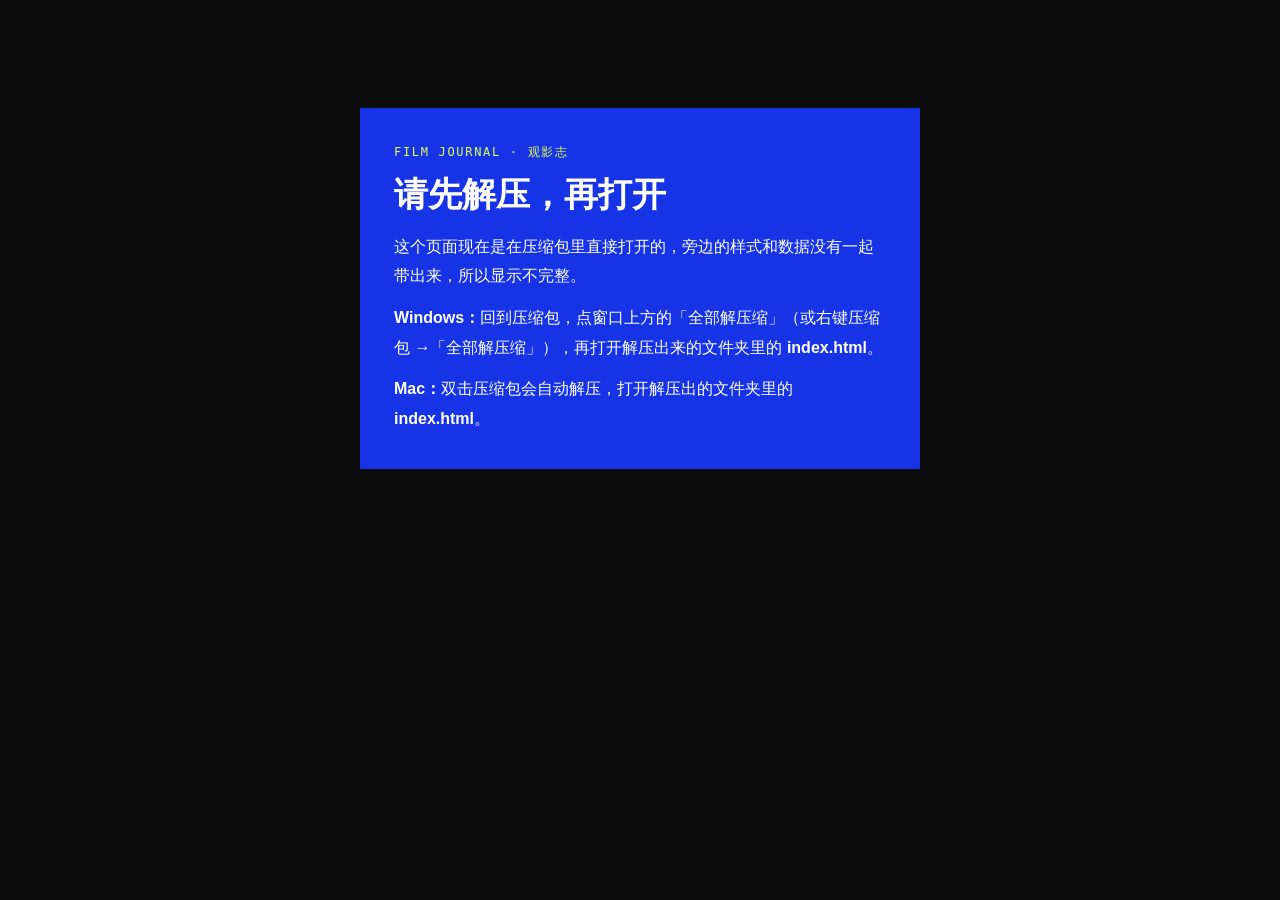
==== commit a12985b1: "在压缩包里直接打开时提示先解压；完成提示和说明页强调解压 Co-Authored-By: Claude Opus 5.5 <noreply@anthropic.com>" ====
--- a/template/index.html
+++ b/template/index.html
@@ -115,6 +115,14 @@
 <footer class="t-black"><div class="wrap mono"><span>Curated by <a id="me-link" target="_blank" rel="noopener" data-me></a> — The Film Journal</span><span>数据来自豆瓣“看过”列表 · 海报版权归各片方所有</span></div></footer>
 
 <script>/* always load the freshest data after an update */ document.write('<script src="data/movies.js?v=' + Date.now() + '"><\/script>');</script>
+<script>/* opened without its data — almost always because the page was double-clicked inside the zip */
+if (!window.MOVIES) document.body.innerHTML = '<div style="max-width:560px;margin:12vh auto;padding:36px 34px;background:#1633e6;color:#fff;font:16px/1.85 -apple-system,\'PingFang SC\',\'Microsoft YaHei\',sans-serif">'
+  + '<div style="font:12px monospace;letter-spacing:.14em;color:#dfff4f">FILM JOURNAL · 观影志</div>'
+  + '<h1 style="font:900 34px/1.2 \'Songti SC\',\'SimSun\',serif;margin:14px 0 16px">请先解压，再打开</h1>'
+  + '<p style="margin:0 0 12px">这个页面现在是在压缩包里直接打开的，旁边的样式和数据没有一起带出来，所以显示不完整。</p>'
+  + '<p style="margin:0 0 12px"><b>Windows：</b>回到压缩包，点窗口上方的「全部解压缩」（或右键压缩包 →「全部解压缩」），再打开解压出来的文件夹里的 <b>index.html</b>。</p>'
+  + '<p style="margin:0"><b>Mac：</b>双击压缩包会自动解压，打开解压出的文件夹里的 <b>index.html</b>。</p></div>';
+</script>
 <script src="assets/common.js"></script>
 <script>
 const dated = M.filter((m) => m.date).sort(byDateDesc);
--- a/template/assets/style.css
+++ b/template/assets/style.css
@@ -292,3 +292,93 @@
   .reel .track, .ticker .track { animation: none; }
   html { scroll-behavior: auto; }
 }
+
+/* ---------- poster archive (posters.html) ---------- */
+.pa-hero { min-height: auto; padding-bottom: 0; }
+.pa-hero .stage { padding-bottom: clamp(48px, 6vw, 80px); }
+.pa-strip { overflow: hidden; padding: 0 0 clamp(56px, 7vw, 96px); }
+.pa-strip .track { display: flex; gap: 12px; width: max-content; animation: slide 120s linear infinite; }
+.pa-strip img { height: clamp(150px, 18vw, 250px); width: auto; flex: none; }
+.pa-strip img:nth-child(3n+2) { margin-top: 28px; }
+.pa-p { display: block; width: 100%; padding: 0; border: 0; background: rgba(127, 127, 127, .14); cursor: zoom-in; overflow: hidden; }
+.pa-p img { width: 100%; height: 100%; object-fit: cover; transition: transform .5s cubic-bezier(.2, .7, .2, 1); }
+.pa-p:hover img { transform: scale(1.035); }
+.pa-p:focus-visible { outline: 2px solid var(--hl); outline-offset: 3px; }
+
+.pa-icons { display: grid; grid-template-columns: repeat(4, 1fr); gap: clamp(16px, 2vw, 28px); align-items: start; }
+.pa-icon { margin: 0; }
+.pa-icon.lead { grid-column: span 2; grid-row: span 2; }
+.pa-icon figcaption { display: grid; grid-template-columns: auto 1fr; gap: 2px 12px; padding-top: 12px; border-top: 1px solid var(--line); margin-top: 12px; }
+.pa-icon figcaption .n { grid-row: span 2; font-family: var(--display); font-style: italic; font-size: 34px; line-height: 1; color: var(--hl); }
+.pa-icon figcaption b { font-family: var(--cn); font-weight: 900; font-size: 17px; line-height: 1.3; }
+.pa-icon.lead figcaption b { font-size: 26px; }
+.pa-icon figcaption .mono { color: var(--dim); font-size: 10px; }
+
+.pa-ver { padding: clamp(28px, 4vw, 44px) 0; border-bottom: 1px solid var(--line); display: grid; grid-template-columns: minmax(200px, 1fr) 3fr; gap: clamp(20px, 3vw, 48px); align-items: start; }
+.pa-ver:first-child { padding-top: 0; }
+.pa-ver-h h3 { font-family: var(--cn); font-weight: 900; font-size: clamp(26px, 3vw, 40px); line-height: 1.15; margin: 0 0 10px; }
+.pa-ver-h .mono { color: var(--dim); }
+.pa-ver-n { font-family: var(--display); font-size: clamp(64px, 8vw, 120px); line-height: .9; color: var(--hl); margin-top: 22px; }
+.pa-ver-n small { font-family: var(--cn); font-size: 15px; color: var(--fg); margin-left: 6px; }
+.pa-ver-row { display: grid; grid-template-columns: repeat(6, 1fr); gap: 12px; align-items: end; }
+.pa-ver-row figure, .pa-film-row figure { margin: 0; }
+.pa-ver-row figcaption, .pa-film-row figcaption { padding-top: 8px; font-size: 10px; color: var(--dim); }
+.pa-regions { margin-top: clamp(40px, 5vw, 64px); }
+.pa-reg { display: flex; flex-wrap: wrap; gap: 8px; margin-top: 14px; }
+.pa-reg .chip b { font-family: var(--mono); font-weight: 400; font-size: 11px; color: var(--hl); margin-left: 8px; }
+
+.pa-controls { display: flex; flex-direction: column; gap: 14px; margin-bottom: clamp(32px, 4vw, 56px); }
+.pa-controls .row { display: flex; flex-wrap: wrap; gap: 8px; align-items: center; }
+.pa-controls .sep { width: 1px; height: 22px; background: var(--line); margin: 0 6px; }
+.pa-controls select { background: transparent; border: 1px solid var(--line); border-radius: 999px; height: 34px; padding: 0 14px; color: var(--fg); }
+.pa-controls select option { color: #0b0b0c; }
+.pa-film { display: grid; grid-template-columns: 220px 1fr; gap: clamp(20px, 3vw, 40px); padding: 26px 0; border-top: 1px solid var(--line); }
+.pa-film-h { cursor: pointer; }
+.pa-film-h .mono { color: var(--dim); }
+.pa-film-h h3 { font-family: var(--cn); font-weight: 900; font-size: 22px; line-height: 1.3; margin: 6px 0 6px; }
+.pa-film-h:hover h3 { color: var(--hl); }
+.pa-film-row { display: flex; gap: 12px; overflow-x: auto; align-items: flex-end; padding-bottom: 6px; scrollbar-width: thin; }
+.pa-film-row figure { flex: none; width: clamp(110px, 11vw, 160px); }
+.pa-tiles { columns: 6 160px; column-gap: 12px; }
+.pa-tiles .pa-p { margin-bottom: 12px; break-inside: avoid; }
+
+dialog.pa-box { max-width: none; width: 100vw; height: 100vh; max-height: none; margin: 0; background: rgba(11, 11, 12, .97); color: #fff; box-shadow: none; display: none; }
+dialog.pa-box[open] { display: flex; align-items: center; justify-content: center; }
+dialog.pa-box::backdrop { background: rgba(11, 11, 12, .9); }
+.pa-box figure { margin: 0; display: flex; flex-direction: column; align-items: center; gap: 18px; max-width: min(92vw, 900px); }
+.pa-box img { max-height: calc(100vh - 190px); max-width: 100%; width: auto; box-shadow: 0 30px 80px rgba(0, 0, 0, .6); }
+.pa-box figcaption { text-align: center; display: grid; gap: 6px; }
+.pa-box figcaption b { font-family: var(--cn); font-weight: 900; font-size: 22px; }
+.pa-box figcaption .o { font-family: var(--display); font-style: italic; margin-left: 10px; color: rgba(255, 255, 255, .6); }
+.pa-box figcaption .mono { color: rgba(255, 255, 255, .62); }
+.pa-box figcaption a { color: var(--lime); text-decoration: none; }
+.pa-box .dim { color: rgba(255, 255, 255, .4); }
+.pa-box .close { color: #fff; top: 18px; right: 26px; font-size: 42px; z-index: 2; }
+.pa-box .nav { position: absolute; top: 50%; transform: translateY(-50%); background: none; border: 1px solid rgba(255, 255, 255, .3); color: #fff; width: 54px; height: 54px; border-radius: 50%; font-size: 20px; cursor: pointer; }
+.pa-box .nav:hover { background: var(--lime); color: var(--black); border-color: var(--lime); }
+.pa-box .prev { left: 24px; } .pa-box .next { right: 24px; }
+
+@media (max-width: 860px) {
+  .pa-icons { grid-template-columns: repeat(2, 1fr); }
+  .pa-ver, .pa-film { grid-template-columns: 1fr; }
+  .pa-ver-row { grid-template-columns: repeat(3, 1fr); }
+  .pa-ver-n { font-size: 56px; margin-top: 8px; }
+  .pa-box .nav { top: auto; bottom: 18px; transform: none; }
+  .pa-box img { max-height: calc(100vh - 240px); }
+}
+@media (prefers-reduced-motion: reduce) { .pa-strip .track { animation: none; } }
+.pa-icons .pa-p { aspect-ratio: 2 / 3 !important; }
+.pa-note { display: grid; grid-template-columns: minmax(240px, 5fr) 7fr; gap: clamp(28px, 5vw, 80px); align-items: start; padding: clamp(36px, 5vw, 64px) 0; border-top: 1px solid var(--line); }
+.pa-note:first-child { border-top: 0; padding-top: 0; }
+.pa-note.flip .pa-note-img { order: 2; }
+.pa-note .pa-p { box-shadow: 14px 14px 0 var(--fg); }
+.pa-note-body h3 { font-family: var(--cn); font-weight: 900; font-size: clamp(36px, 5vw, 72px); line-height: 1.05; margin: 10px 0 18px; }
+.pa-note-body .lede { font-family: var(--cn); font-weight: 600; font-size: clamp(19px, 1.8vw, 24px); line-height: 1.6; margin: 0 0 18px; }
+.pa-note-body .by { display: flex; gap: 14px; align-items: baseline; font-family: var(--display); font-style: italic; font-size: 22px; margin-bottom: 18px; }
+.pa-note-body p { max-width: 640px; line-height: 1.9; }
+.pa-note-body .src { margin-top: 22px; color: var(--dim); text-transform: none; letter-spacing: .04em; }
+.pa-note-body .src a { margin-right: 10px; }
+.pa-alt { margin: 0 0 18px; break-inside: avoid; }
+.pa-alt .pa-p { margin-bottom: 0; }
+.pa-alt figcaption { padding-top: 8px; font-size: 10px; color: var(--dim); text-transform: none; letter-spacing: .06em; }
+@media (max-width: 860px) { .pa-note { grid-template-columns: 1fr; } .pa-note.flip .pa-note-img { order: 0; } }
